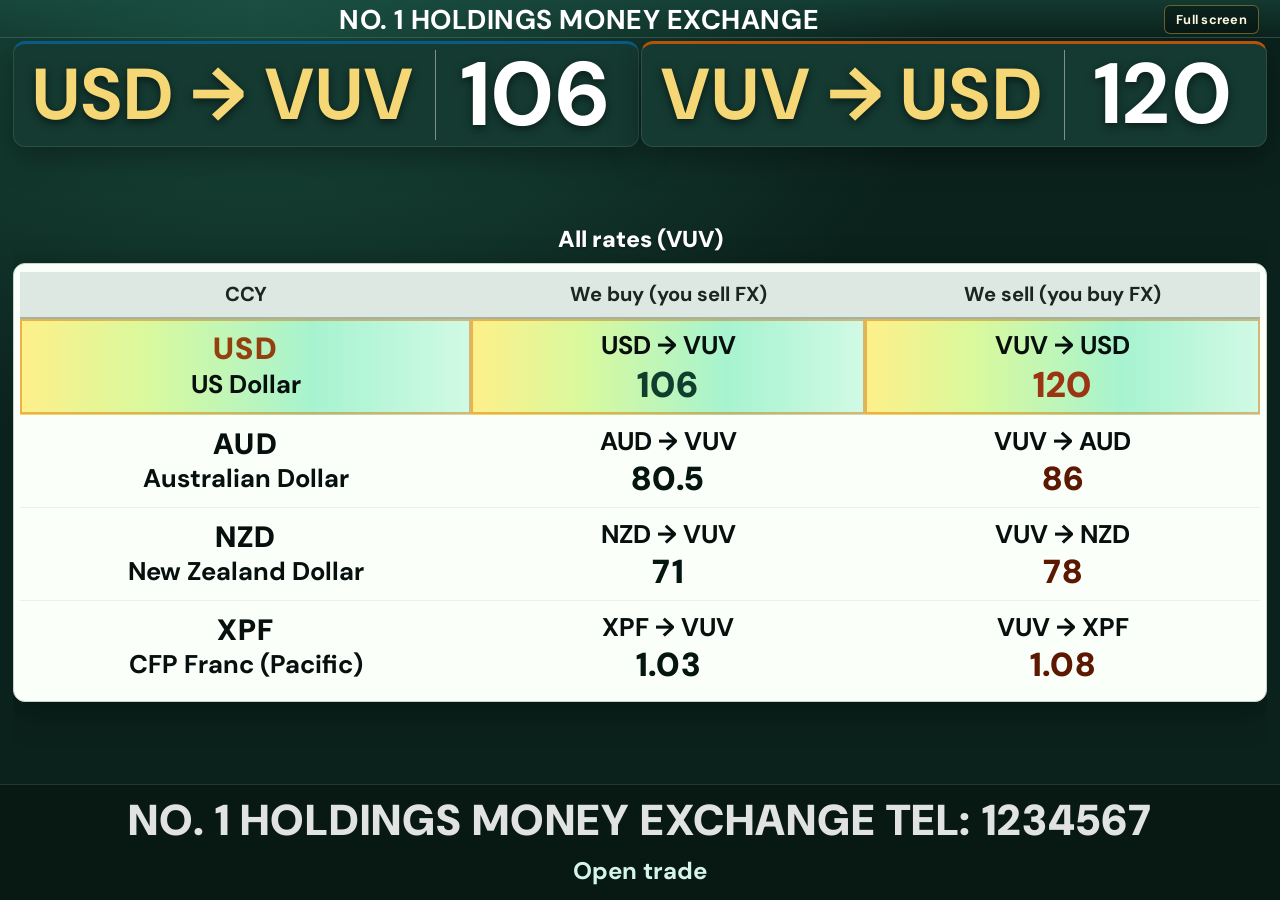
==== index.html @ a91f6186 "first" ====
<!DOCTYPE html>
<html lang="en" class="view-signage-root">
  <head>
    <meta charset="utf-8" />
    <meta name="viewport" content="width=device-width, initial-scale=1" />
    <title>NO. 1 HOLDINGS - Rate board</title>
    <link rel="preconnect" href="https://fonts.googleapis.com" />
    <link rel="preconnect" href="https://fonts.gstatic.com" crossorigin />
    <link
      href="https://fonts.googleapis.com/css2?family=DM+Sans:ital,opsz,wght@0,9..40,400;0,9..40,600;0,9..40,700;1,9..40,600&display=swap"
      rel="stylesheet"
    />
    <link rel="stylesheet" href="css/main.css" />
  </head>
  <body class="view-signage">
    <a class="skip" href="#board">Skip to rates</a>

    <header class="site-header" role="banner">
      <div class="header-bar">
        <div class="header-block" id="headerBlock">...</div>
        <div class="header-bar__tools">
          <button type="button" class="fs-btn" id="btnBoardFs" aria-pressed="false" lang="en">
            Full screen
          </button>
        </div>
      </div>
    </header>

    <main class="board" id="board">
      <section class="hero" id="heroSection" aria-label="Current pair rates">
        <div class="hero-panels">
          <div class="hero-card hero-card--buy">
            <div class="hero-card-inner" aria-label="Buy rate block">
              <div class="hero-focal">
                <div class="hero-text">
                  <div class="hero-pair" id="mainBuyLabel" aria-label="Pair buy"></div>
                </div>
                <div class="hero-nums" id="mainBuyNumWrap">
                  <p class="hero-figure hero-figure--single" id="mainBuyNum"></p>
                </div>
              </div>
            </div>
          </div>
          <div class="hero-card hero-card--sell">
            <div class="hero-card-inner" aria-label="Sell rate block">
              <div class="hero-focal">
                <div class="hero-text">
                  <div class="hero-pair" id="mainSellLabel" aria-label="Pair sell"></div>
                </div>
                <div class="hero-nums" id="mainSellNumWrap">
                  <p class="hero-figure hero-figure--single hero-figure--frac" id="mainSellNum"></p>
                </div>
              </div>
            </div>
          </div>
        </div>
      </section>

      <section class="list-wrap" aria-labelledby="listTitle">
        <h2 class="list-title" id="listTitle">...</h2>
        <div class="list-shell">
          <div class="list-view" id="listView">
            <div class="table-rail">
              <table class="rate-table">
                <thead>
                  <tr>
                    <th id="thPair">...</th>
                    <th id="thBuy">...</th>
                    <th id="thSell">...</th>
                  </tr>
                </thead>
                <tbody id="rateBody"></tbody>
              </table>
            </div>
          </div>
        </div>
      </section>
    </main>

    <footer class="site-footer" role="contentinfo">
      <div class="footer-text" id="footerText">...</div>
      <a class="footer-to-trade" id="linkToTrade" href="trade.html">Open trade</a>
    </footer>

    <script src="js/boot-data.js"></script>
    <script src="js/app.js" defer></script>
  </body>
</html>
---- css/main.css ----
/* Signage: ?????????????????/??????????? */
:root {
  --bg: #0b221c;
  --bg-elev: #143a31;
  --gold: #f0c84a;
  --text: #ffffff;
  --text-dim: #bfe4d8;
  --card: #fafffa;
  --card-ink: #07100e;
  --card-muted: #1e2f2a;
  --buy: #0a5a86;
  --line: #c4d4cd;
  --radius: 12px;
  --shadow: 0 10px 32px rgba(0, 0, 0, 0.36);
  --font: "DM Sans", system-ui, sans-serif;
  --row-pad: clamp(0.3rem, 0.6dvh, 0.55rem) clamp(0.4rem, 0.8dvw, 0.65rem);
}

*,
*::before,
*::after {
  box-sizing: border-box;
}

html {
  height: 100%;
  scroll-behavior: auto;
}

/* 200% root: rem-based text ~2x vs 16px default */
html.view-signage-root {
  font-size: 200%;
}

body.view-signage {
  margin: 0;
  font-family: var(--font);
  color: var(--text);
  background: radial-gradient(1400px 900px at 20% 0%, #1a4d3f 0%, var(--bg) 50%);
  min-height: 100vh;
  min-height: 100dvh;
  max-height: 100dvh;
  height: 100dvh;
  display: flex;
  flex-direction: column;
  overflow: hidden;
  font-size: clamp(0.75rem, 1.1dvw, 0.9rem);
}

.skip {
  position: absolute;
  left: -9999px;
}
.skip:focus {
  left: 0.5rem;
  top: 0.5rem;
  z-index: 10;
  padding: 0.35rem 0.6rem;
  background: var(--card);
  color: var(--card-ink);
}

/* --- Top: shop name + fullscreen (top right) --- */
.site-header {
  flex: 0 0 auto;
  display: flex;
  align-items: center;
  justify-content: center;
  padding: 0.12rem 0.5rem 0.06rem;
  border-bottom: 1px solid rgba(255, 255, 255, 0.1);
  background: linear-gradient(180deg, rgba(26, 80, 68, 0.5), transparent);
  color: var(--text);
  position: relative;
}

.header-bar {
  position: relative;
  width: 100%;
  max-width: 100%;
  display: flex;
  align-items: center;
  justify-content: center;
  padding: 0 0.1rem 0 0;
  min-height: 1.2em;
}

.header-bar__tools {
  position: absolute;
  right: 0.15rem;
  top: 50%;
  transform: translateY(-50%);
  z-index: 2;
}

.fs-btn {
  display: flex;
  flex-direction: row;
  flex-wrap: wrap;
  align-items: center;
  justify-content: center;
  gap: 0.1em 0.25em;
  max-width: min(14rem, 40vw);
  font: inherit;
  font-size: clamp(0.4rem, 0.5dvh, 0.48rem);
  font-weight: 700;
  line-height: 1.1;
  letter-spacing: 0.02em;
  padding: 0.2rem 0.35rem 0.18rem;
  border-radius: 6px;
  border: 1px solid rgba(240, 200, 74, 0.4);
  color: #fff8e0;
  background: rgba(0, 0, 0, 0.32);
  cursor: pointer;
  -webkit-tap-highlight-color: transparent;
}
.fs-btn:hover {
  background: rgba(0, 0, 0, 0.45);
  border-color: var(--gold);
}
.header-bar__tools .fs-btn:active {
  filter: brightness(0.95);
}
.fs-btn .ol-sep {
  opacity: 0.4;
  flex-shrink: 0;
}
.view-signage .fs-btn .ol-zh,
.view-signage .fs-btn .ol-en {
  font-size: clamp(0.4rem, 0.5dvh, 0.48rem) !important;
  line-height: 1.15;
}

.header-block {
  width: 100%;
  max-width: none;
  text-align: center;
  padding: 0 4.2rem 0 0.5rem;
  box-sizing: border-box;
}

/* Top bar: zh | en on one row */
.view-signage .header-block .one-line {
  display: flex;
  flex-direction: row;
  flex-wrap: wrap;
  align-items: baseline;
  justify-content: center;
  gap: 0.2em 0.4em;
  line-height: 1.1;
  max-width: 100%;
}
.view-signage .header-block .ol-zh,
.view-signage .header-block .ol-en {
  font-size: clamp(0.85rem, 2.4vmin, 1.85rem) !important;
  letter-spacing: 0.02em;
}
.view-signage .header-block .ol-sep {
  opacity: 0.45;
  flex-shrink: 0;
}

/* Top header: extra legibility (inherits from header-block rules above) */
.view-signage .site-header .ol-zh,
.view-signage .site-header .ol-en {
  font-size: clamp(0.85rem, 2.4vmin, 1.85rem) !important;
  line-height: 1.15;
}

/* Footer: brand + subtitle + TEL � large type for TV / signage distance */
.view-signage .site-footer .footer-text,
.view-signage .site-footer .footer-text .dual {
  color: var(--text);
}
.view-signage .site-footer .footer-text .d-zh,
.view-signage .site-footer .footer-text .d-en {
  font-size: clamp(1.15rem, 4.8vmin, 3.5rem) !important;
  font-weight: 900 !important;
  line-height: 1.12;
  letter-spacing: 0.025em;
}

/* Generic one-line (list title, table th) */
.one-line {
  display: flex;
  flex-direction: row;
  flex-wrap: wrap;
  align-items: baseline;
  justify-content: center;
  gap: 0.2em 0.35em;
  line-height: 1.2;
  max-width: 100%;
}
.view-signage .one-line .ol-zh,
.view-signage .one-line .ol-en {
  overflow-wrap: anywhere;
  word-break: break-word;
}
.view-signage .ol-sep {
  opacity: 0.4;
  flex-shrink: 0;
}

@media (prefers-reduced-motion: reduce) {
  body.view-signage {
    max-height: none;
    height: auto;
    min-height: 100dvh;
    overflow: auto;
  }
}

/* Bilingual */
.dual {
  display: flex;
  flex-direction: column;
  gap: 0.1rem;
}
.d-zh {
  font-weight: 600;
  line-height: 1.15;
}
.d-en {
  font-size: 0.86em;
  font-weight: 500;
  opacity: 0.88;
  line-height: 1.15;
}

/* Main: eats all space between top and footer */
.board {
  flex: 1 1 0;
  min-height: 0;
  width: 100%;
  max-width: none;
  margin: 0;
  padding: 0.08rem 0.4rem 0.15rem;
  display: flex;
  flex-direction: column;
  gap: clamp(0.04rem, 0.14dvh, 0.1rem);
  overflow: hidden;
}

/* Hero: tight vertical footprint so list has more room; font size unchanged */
.hero {
  flex: 0 0 auto;
  text-align: center;
}

.hero-panels {
  display: grid;
  grid-template-columns: 1fr 1fr;
  gap: clamp(0.06rem, 0.2dvw, 0.12rem);
}

@media (max-width: 700px) {
  .hero-panels {
    grid-template-columns: 1fr;
  }
  body.view-signage {
    max-height: none;
    height: auto;
    min-height: 100dvh;
    overflow: auto;
  }
}

.hero-card {
  background: var(--bg-elev);
  border: 1px solid rgba(255, 255, 255, 0.1);
  border-radius: var(--radius);
  padding: clamp(0.2rem, 0.5dvh, 0.32rem) clamp(0.3rem, 0.8dvw, 0.5rem);
  box-shadow: var(--shadow);
  display: flex;
  flex-direction: column;
  min-height: 0;
}

/* ????????????????????+ ??????? */
.hero-card-inner {
  flex: 1 1 auto;
  display: flex;
  flex-direction: column;
  justify-content: center;
  align-items: center;
  min-height: 0;
  width: 100%;
}
.hero-focal {
  max-width: 100%;
  width: 100%;
  box-sizing: border-box;
  display: grid;
  grid-template-columns: minmax(0, 1fr) auto;
  align-items: center;
  justify-content: stretch;
  gap: clamp(0.28rem, 0.9dvw, 0.65rem);
}
.hero-text {
  display: flex;
  flex-direction: column;
  align-items: center;
  justify-content: center;
  text-align: center;
  flex: 0 1 auto;
  min-width: 0;
  max-width: none;
  overflow: hidden;
}
@media (max-width: 480px) {
  .hero-focal {
    grid-template-columns: 1fr;
    justify-items: stretch;
  }
  .hero-text {
    max-width: 100%;
  }
  .view-signage .hero-nums {
    margin-top: 0.1rem;
    min-inline-size: 0;
  }
}
.hero-card--buy {
  border-top: 3px solid var(--buy);
}
.hero-card--sell {
  border-top: 3px solid #b45309;
}

/* ????????????????? */
.view-signage .hero-pair {
  margin: 0;
  text-align: center;
  width: 100%;
  min-width: 0;
}
.view-signage .hero-pair-stacked {
  display: flex;
  flex-direction: column;
  align-items: center;
  justify-content: center;
  gap: clamp(0.08rem, 0.25dvh, 0.16rem);
  width: 100%;
}
.view-signage .hero-pair-zh,
.view-signage .hero-pair-en {
  font-family: var(--font);
  color: var(--gold);
  font-weight: 800;
  line-height: 1.2;
  text-align: center;
  width: 100%;
  display: block;
  white-space: nowrap;
  overflow-wrap: normal;
  word-break: keep-all;
  margin: 0;
  text-shadow: 0 0.04em 0.12em rgba(0, 0, 0, 0.55);
}
.view-signage .hero-pair-zh {
  font-size: clamp(1.8rem, min(8dvh, 4.2rem), 2.8rem) !important;
  letter-spacing: 0.04em;
}
.view-signage .hero-pair-en {
  font-size: clamp(1.8rem, min(8dvh, 4.2rem), 2.8rem) !important;
  letter-spacing: 0.03em;
  opacity: 1;
  color: #f5d875;
}
.view-signage .hero-nums {
  display: flex;
  flex-direction: row;
  align-items: center;
  justify-content: center;
  flex: 0 0 auto;
  text-align: center;
  margin: 0;
  min-width: 0;
  min-inline-size: clamp(5.2rem, 15dvw, 8.5rem);
  padding-left: clamp(0.2rem, 0.5dvw, 0.45rem);
  border-left: 1px solid rgba(255, 255, 255, 0.45);
  align-self: stretch;
  justify-self: center;
}
.view-signage .hero-nums .hero-figure {
  margin: 0;
  font-size: clamp(2.1rem, min(10dvh, 5.2rem), 3.4rem) !important;
  font-weight: 700;
  line-height: 1;
  color: var(--text);
  font-variant-numeric: tabular-nums;
  letter-spacing: 0.02em;
  white-space: nowrap;
  max-width: 100%;
  text-shadow: 0 0.03em 0.1em rgba(0, 0, 0, 0.5);
}
.view-signage .hero-nums .hero-figure--single.hero-figure--frac {
  font-size: clamp(1.8rem, min(9.5dvh, 4.5rem), 2.8rem) !important;
  letter-spacing: 0.03em;
  line-height: 1.05;
}

/* List block: fills space below hero; ?????+?????????? */
.list-wrap {
  flex: 1 1 0;
  min-height: 0;
  display: flex;
  flex-direction: column;
  justify-content: center;
  align-items: stretch;
  overflow: auto;
  padding: 0.15rem 0;
}

/* List area title */
.view-signage .list-title {
  flex: 0 0 auto;
  margin: 0 0 0.3rem;
  font-size: clamp(0.72rem, 1.05dvh, 0.9rem);
  line-height: 1.2;
  font-weight: 800;
  color: var(--text);
  opacity: 1;
  text-align: center;
  text-shadow: 0 0.05em 0.1em rgba(0, 0, 0, 0.35);
}
.view-signage .list-title .one-line {
  justify-content: center;
}

.list-shell {
  flex: 0 1 auto;
  min-height: 0;
  max-width: 100%;
  display: flex;
  flex-direction: column;
  align-items: center;
  background: var(--card);
  color: var(--card-ink);
  border-radius: var(--radius);
  box-shadow: var(--shadow);
  border: 1px solid var(--line);
  overflow: hidden;
  padding: clamp(0.25rem, 0.6dvh, 0.5rem) clamp(0.2rem, 0.5dvw, 0.4rem);
}

.list-view {
  flex: 0 0 auto;
  min-height: 0;
  max-width: 100%;
  max-height: none;
  overflow-y: auto;
  overflow-x: auto;
  scrollbar-width: none;
  -ms-overflow-style: none;
  position: relative;
  -webkit-overflow-scrolling: touch;
  display: flex;
  flex-direction: column;
  align-items: center;
  justify-content: center;
  width: 100%;
}
.list-view::-webkit-scrollbar {
  display: none;
}
.list-view.list-view--static {
  flex: 1 1 auto;
  min-height: 0;
  max-height: none;
  overflow: visible;
}

.table-rail {
  width: 100%;
  max-width: min(100%, 40rem);
  margin-left: auto;
  margin-right: auto;
  box-sizing: border-box;
}

.rate-table {
  width: 100%;
  border-collapse: collapse;
  font-size: clamp(0.8rem, 1.2dvh, 1.05rem);
  font-weight: 800;
}

.rate-table thead th {
  text-align: center;
  padding: 0.35rem 0.5rem;
  background: #dce8e1;
  color: var(--card-ink);
  font-weight: 800;
  font-size: clamp(0.7rem, 0.95dvh, 0.85rem);
  position: sticky;
  top: 0;
  z-index: 2;
  border-bottom: 2px solid #9fb3a8;
  vertical-align: top;
  line-height: 1.15;
}

.rate-table thead th .one-line {
  justify-content: center;
  font-size: 1em;
  line-height: 1.15;
}
.rate-table thead th .ol-en {
  font-size: 0.9em;
  opacity: 0.9;
}

.rate-table tbody tr {
  scroll-margin-block: 0.25rem;
}

.rate-table td {
  padding: var(--row-pad);
  vertical-align: middle;
  text-align: center;
  border-bottom: 1px solid #e8f0ec;
}

.rate-table tr:last-child td {
  border-bottom: none;
}

.rate-table tr.is-highlight td {
  background: linear-gradient(
    90deg,
    #fef08a 0%,
    #d9f99d 28%,
    #a7f3d0 65%,
    #d1fae5 100%
  );
  box-shadow: inset 0 0 0 2px rgba(217, 119, 6, 0.5);
  border-bottom-color: rgba(217, 119, 6, 0.25);
}
.rate-table tr.is-highlight .cc {
  color: #92400e;
  text-shadow: 0 0 0.5px rgba(255, 255, 255, 0.6);
  font-size: 1.2em;
  letter-spacing: 0.05em;
}
.rate-table tr.is-highlight .num,
.rate-table tr.is-highlight .frac {
  color: #0f3d2e;
  font-size: 1.4em;
  font-weight: 900;
}
.rate-table tr.is-highlight .frac {
  color: #9a3412;
}
.rate-table tr.is-highlight .cell-stack .dual .d-zh,
.rate-table tr.is-highlight .cell-stack .dual .d-en,
.rate-table tr.is-highlight .pair-cell .d-zh,
.rate-table tr.is-highlight .pair-cell .d-en {
  color: #1e3a2a;
  font-weight: 700;
}

.pair-cell {
  display: flex;
  flex-direction: column;
  align-items: center;
  gap: 0.05rem;
  text-align: center;
  margin: 0 auto;
}
.cc {
  font-weight: 800;
  font-size: 1.15em;
  letter-spacing: 0.04em;
  line-height: 1.1;
}
.pair-cell .d-zh,
.pair-cell .d-en {
  font-size: 0.88em;
  line-height: 1.12;
  color: var(--card-muted);
  font-weight: 800;
}

.cell-stack {
  display: flex;
  flex-direction: column;
  align-items: center;
  justify-content: center;
  gap: 0.1rem;
  text-align: center;
  margin: 0 auto;
}
.cell-stack .dual .d-zh,
.cell-stack .dual .d-en {
  font-size: 0.88em;
  line-height: 1.12;
  color: var(--card-muted);
  font-weight: 800;
}
.rate-table .cell-stack .dual,
.rate-table .pair-cell .dual {
  align-items: center;
  text-align: center;
  width: 100%;
}
.num,
.frac {
  font-weight: 900;
  font-size: 1.3em;
  line-height: 1.1;
  font-variant-numeric: tabular-nums;
  color: #051510;
  letter-spacing: 0.02em;
}
.frac {
  color: #5c1800;
}

/* Footer: one tight strip */
.site-footer {
  flex: 0 0 auto;
  margin-top: 0;
  padding: 0.35rem 0.65rem 0.45rem;
  text-align: center;
  border-top: 1px solid rgba(255, 255, 255, 0.12);
  background: rgba(0, 0, 0, 0.28);
}

.view-signage .footer-text {
  margin: 0 auto;
  max-width: 100%;
  line-height: 1.15;
  color: var(--text);
}
.view-signage .footer-text .dual {
  flex-direction: row;
  flex-wrap: wrap;
  justify-content: center;
  gap: 0.2rem 0.4rem;
}
.view-signage .footer-text .d-zh,
.view-signage .footer-text .d-en {
  display: inline;
  font-size: 1em;
}
.view-signage .footer-text .d-en::before {
  content: " ";
}
.footer-to-trade {
  display: block;
  margin: 0.35rem auto 0;
  max-width: 100%;
  text-align: center;
  font-size: clamp(0.75rem, 2.6vmin, 1.35rem);
  line-height: 1.25;
  color: #d4f5e8;
  text-decoration: none;
  font-weight: 800;
}
.footer-to-trade:hover,
.footer-to-trade:focus-visible {
  color: #f0e8a8;
  text-decoration: underline;
}

/* Signage: default 700; ????????????/???? */
body.view-signage,
body.view-signage * {
  font-weight: 700 !important;
}
body.view-signage .list-wrap th,
body.view-signage .list-wrap td,
body.view-signage .list-wrap .dual,
body.view-signage .list-wrap .d-zh,
body.view-signage .list-wrap .d-en,
body.view-signage .list-wrap .pair-cell,
body.view-signage .list-wrap .cell-stack {
  font-weight: 800 !important;
}
body.view-signage .list-wrap .cc,
body.view-signage .list-wrap .num,
body.view-signage .list-wrap .frac,
body.view-signage .list-title,
body.view-signage .list-title * {
  font-weight: 900 !important;
}

@media (max-width: 540px) {
  .rate-table thead {
    display: none;
  }
  .rate-table tr {
    display: block;
    padding: 0.2rem 0;
  }
  .rate-table td {
    display: block;
    border: none;
    padding: 0.2rem 0.4rem;
  }
  .rate-table td::before {
    display: block;
    font-size: 0.55rem;
    color: var(--card-muted);
    font-weight: 700;
    margin-bottom: 0.05rem;
  }
  .rate-table td:nth-child(1)::before {
    content: "";
    display: none;
  }
  .rate-table td:nth-child(2)::before {
    content: attr(data-lbl-buy);
  }
  .rate-table td:nth-child(3)::before {
    content: attr(data-lbl-sell);
  }
}
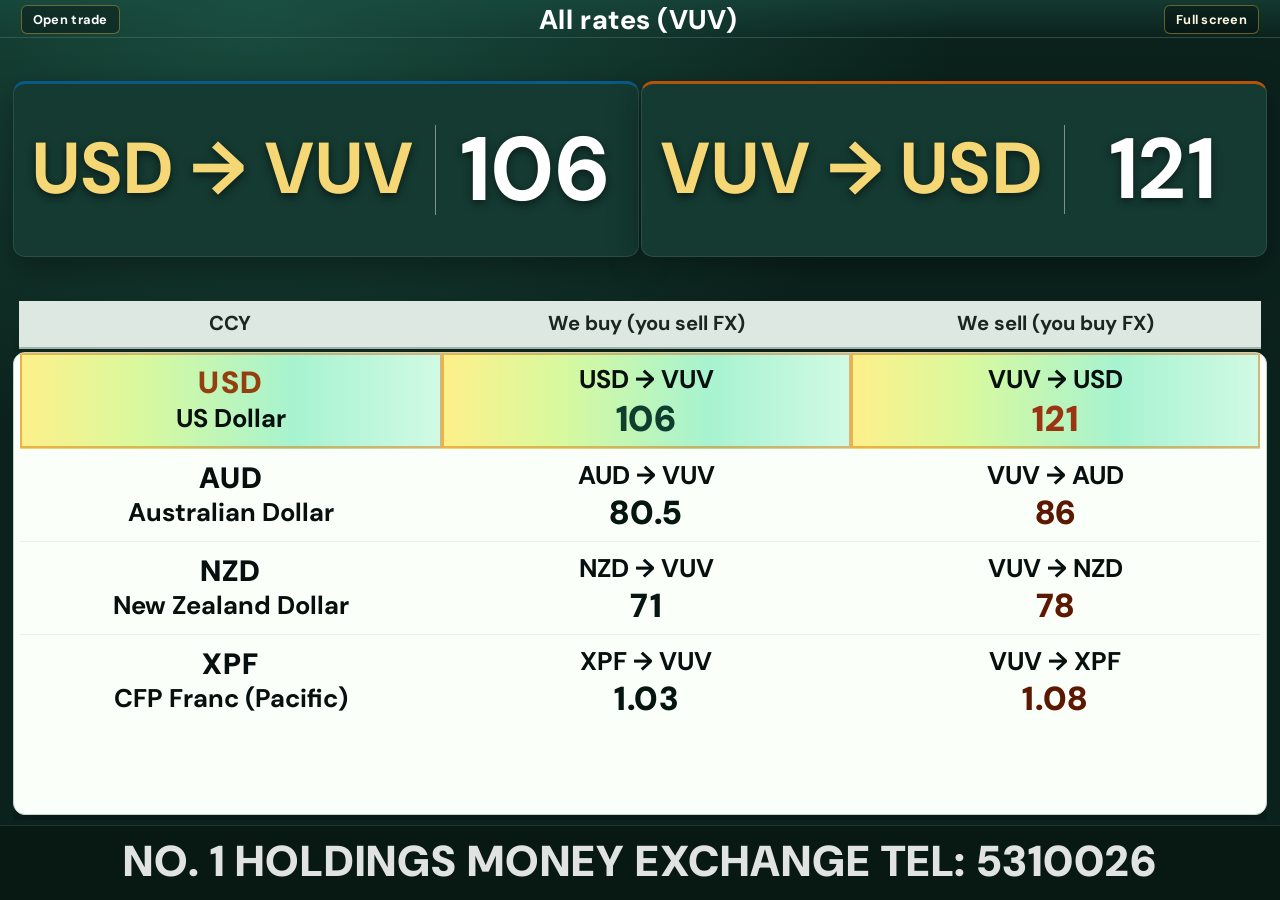
==== commit a869131b: "fix browser compatibility issue" ====
--- a/index.html
+++ b/index.html
@@ -17,7 +17,12 @@
 
     <header class="site-header" role="banner">
       <div class="header-bar">
-        <div class="header-block" id="headerBlock">...</div>
+        <div class="header-bar__tools header-bar__tools--left">
+          <a class="fs-btn" href="trade.html" id="linkToTrade">Open trade</a>
+        </div>
+        <div class="header-block" id="headerBlock">
+          <div id="listTitle" class="list-title--site"></div>
+        </div>
         <div class="header-bar__tools">
           <button type="button" class="fs-btn" id="btnBoardFs" aria-pressed="false" lang="en">
             Full screen
@@ -26,7 +31,7 @@
       </div>
     </header>
 
-    <main class="board" id="board">
+    <main class="board" id="board" aria-label="Current pair rates and full table">
       <section class="hero" id="heroSection" aria-label="Current pair rates">
         <div class="hero-panels">
           <div class="hero-card hero-card--buy">
@@ -57,18 +62,33 @@
       </section>
 
       <section class="list-wrap" aria-labelledby="listTitle">
-        <h2 class="list-title" id="listTitle">...</h2>
+        <div class="list-table-head" id="listTableHead">
+          <div class="table-rail table-rail--head">
+            <table class="rate-table rate-table--head" role="table">
+              <colgroup>
+                <col class="rt-col-pair" />
+                <col class="rt-col-buy" />
+                <col class="rt-col-sell" />
+              </colgroup>
+              <thead>
+                <tr>
+                  <th id="thPair">…</th>
+                  <th id="thBuy">…</th>
+                  <th id="thSell">…</th>
+                </tr>
+              </thead>
+            </table>
+          </div>
+        </div>
         <div class="list-shell">
           <div class="list-view" id="listView">
-            <div class="table-rail">
-              <table class="rate-table">
-                <thead>
-                  <tr>
-                    <th id="thPair">...</th>
-                    <th id="thBuy">...</th>
-                    <th id="thSell">...</th>
-                  </tr>
-                </thead>
+            <div class="table-rail table-rail--body">
+              <table class="rate-table rate-table--body" role="table" aria-label="All currency rows">
+                <colgroup>
+                  <col class="rt-col-pair" />
+                  <col class="rt-col-buy" />
+                  <col class="rt-col-sell" />
+                </colgroup>
                 <tbody id="rateBody"></tbody>
               </table>
             </div>
@@ -79,7 +99,6 @@
 
     <footer class="site-footer" role="contentinfo">
       <div class="footer-text" id="footerText">...</div>
-      <a class="footer-to-trade" id="linkToTrade" href="trade.html">Open trade</a>
     </footer>
 
     <script src="js/boot-data.js"></script>
--- a/css/main.css
+++ b/css/main.css
@@ -32,6 +32,7 @@
   font-size: 200%;
 }
 
+/* One-screen layout: the document does not scroll; only the currency tbody in .list-view scrolls. */
 body.view-signage {
   margin: 0;
   font-family: var(--font);
@@ -90,6 +91,11 @@
   top: 50%;
   transform: translateY(-50%);
   z-index: 2;
+}
+
+.header-bar__tools--left {
+  right: auto;
+  left: 0.15rem;
 }
 
 .fs-btn {
@@ -113,6 +119,13 @@
   cursor: pointer;
   -webkit-tap-highlight-color: transparent;
 }
+a.fs-btn {
+  text-decoration: none;
+  color: inherit;
+}
+a.fs-btn:visited {
+  color: #fff8e0;
+}
 .fs-btn:hover {
   background: rgba(0, 0, 0, 0.45);
   border-color: var(--gold);
@@ -134,7 +147,8 @@
   width: 100%;
   max-width: none;
   text-align: center;
-  padding: 0 4.2rem 0 0.5rem;
+  /* Symmetric side padding so the title stays visually centered (fs button is position:absolute on the right). */
+  padding: 0 4.2rem;
   box-sizing: border-box;
 }
 
@@ -166,7 +180,27 @@
   line-height: 1.15;
 }
 
-/* Footer: brand + subtitle + TEL � large type for TV / signage distance */
+/* Top bar: "All rates (VUV)" (replaces former brand line in the header) */
+.view-signage .list-title--site {
+  display: flex;
+  align-items: center;
+  justify-content: center;
+  width: 100%;
+  text-align: center;
+  margin: 0 auto;
+  box-sizing: border-box;
+}
+.view-signage .list-title--site .one-line {
+  justify-content: center;
+  line-height: 1.15;
+  width: 100%;
+}
+.view-signage .list-title--site .ol-en {
+  font-size: clamp(0.85rem, 2.4vmin, 1.75rem) !important;
+  font-weight: 800 !important;
+}
+
+/* Footer: brand + subtitle + TEL ? large type for TV / signage distance */
 .view-signage .site-footer .footer-text,
 .view-signage .site-footer .footer-text .dual {
   color: var(--text);
@@ -202,10 +236,9 @@
 
 @media (prefers-reduced-motion: reduce) {
   body.view-signage {
-    max-height: none;
-    height: auto;
-    min-height: 100dvh;
-    overflow: auto;
+    max-height: 100dvh;
+    height: 100dvh;
+    overflow: hidden;
   }
 }
 
@@ -226,7 +259,7 @@
   line-height: 1.15;
 }
 
-/* Main: eats all space between top and footer */
+/* Main fills space between top bar and footer; no page scroll. */
 .board {
   flex: 1 1 0;
   min-height: 0;
@@ -240,10 +273,15 @@
   overflow: hidden;
 }
 
-/* Hero: tight vertical footprint so list has more room; font size unchanged */
+/* Hero: tall pair cards; list-wrap remains flex:1 below */
 .hero {
   flex: 0 0 auto;
   text-align: center;
+  min-height: clamp(3.4rem, min(32dvh, 9rem), 8rem);
+  display: flex;
+  flex-direction: column;
+  justify-content: center;
+  padding: clamp(0.12rem, 0.85dvh, 0.32rem) 0;
 }
 
 .hero-panels {
@@ -256,23 +294,17 @@
   .hero-panels {
     grid-template-columns: 1fr;
   }
-  body.view-signage {
-    max-height: none;
-    height: auto;
-    min-height: 100dvh;
-    overflow: auto;
-  }
 }
 
 .hero-card {
   background: var(--bg-elev);
   border: 1px solid rgba(255, 255, 255, 0.1);
   border-radius: var(--radius);
-  padding: clamp(0.2rem, 0.5dvh, 0.32rem) clamp(0.3rem, 0.8dvw, 0.5rem);
+  padding: clamp(0.42rem, 1.15dvh, 0.72rem) clamp(0.3rem, 0.8dvw, 0.5rem);
   box-shadow: var(--shadow);
   display: flex;
   flex-direction: column;
-  min-height: 0;
+  min-height: clamp(2.4rem, min(24dvh, 6.5rem), 5.5rem);
 }
 
 /* ????????????????????+ ??????? */
@@ -399,55 +431,112 @@
   line-height: 1.05;
 }
 
-/* List block: fills space below hero; ?????+?????????? */
+/* List: CCY/We buy/We sell is OUTSIDE the white card; only the tbody list scrolls inside .list-view. */
 .list-wrap {
   flex: 1 1 0;
   min-height: 0;
   display: flex;
   flex-direction: column;
-  justify-content: center;
+  justify-content: flex-start;
   align-items: stretch;
-  overflow: auto;
-  padding: 0.15rem 0;
-}
-
-/* List area title */
-.view-signage .list-title {
+  overflow: hidden;
+  padding: 0.1rem 0 0.15rem;
+  gap: clamp(0.12rem, 0.35dvh, 0.2rem);
+}
+
+/* Column title strip: not inside list-shell, does not scroll with the currency list */
+.list-table-head {
   flex: 0 0 auto;
-  margin: 0 0 0.3rem;
-  font-size: clamp(0.72rem, 1.05dvh, 0.9rem);
-  line-height: 1.2;
-  font-weight: 800;
-  color: var(--text);
-  opacity: 1;
-  text-align: center;
-  text-shadow: 0 0.05em 0.1em rgba(0, 0, 0, 0.35);
-}
-.view-signage .list-title .one-line {
-  justify-content: center;
-}
-
+  width: 100%;
+  z-index: 1;
+}
+.list-table-head .table-rail--head {
+  padding: 0 clamp(0.2rem, 0.5dvw, 0.4rem);
+}
+
+/* White card: only wraps the data rows (scrolls internally) */
 .list-shell {
-  flex: 0 1 auto;
+  flex: 1 1 0;
   min-height: 0;
   max-width: 100%;
   display: flex;
   flex-direction: column;
-  align-items: center;
+  align-items: stretch;
   background: var(--card);
   color: var(--card-ink);
   border-radius: var(--radius);
   box-shadow: var(--shadow);
   border: 1px solid var(--line);
   overflow: hidden;
-  padding: clamp(0.25rem, 0.6dvh, 0.5rem) clamp(0.2rem, 0.5dvw, 0.4rem);
+  padding: 0;
+}
+.list-shell .list-view {
+  padding-left: 0;
+  padding-right: 0;
+  min-height: 0;
+}
+.list-view .table-rail--body {
+  padding: 0 clamp(0.2rem, 0.5dvw, 0.4rem) clamp(0.2rem, 0.5dvh, 0.35rem);
+}
+
+.table-rail--head,
+.table-rail--body {
+  width: 100%;
+  max-width: min(100%, 40rem);
+  margin-left: auto;
+  margin-right: auto;
+  box-sizing: border-box;
+}
+
+.rt-col-pair {
+  width: 34%;
+}
+.rt-col-buy {
+  width: 33%;
+}
+.rt-col-sell {
+  width: 33%;
+}
+
+.rate-table--head,
+.rate-table--body {
+  table-layout: fixed;
+  width: 100%;
+  border-collapse: collapse;
+  font-size: clamp(0.8rem, 1.2dvh, 1.05rem);
+  font-weight: 800;
+}
+
+.rate-table--head thead th {
+  text-align: center;
+  padding: 0.35rem 0.5rem;
+  background: #dce8e1;
+  color: var(--card-ink);
+  font-weight: 800;
+  font-size: clamp(0.7rem, 0.95dvh, 0.85rem);
+  /* Must win over the generic .rate-table thead th { position: sticky } rule below. */
+  position: static !important;
+  top: auto !important;
+  z-index: auto;
+  border-bottom: 2px solid #9fb3a8;
+  vertical-align: top;
+  line-height: 1.15;
+}
+
+.rate-table--head thead th .one-line {
+  justify-content: center;
+  font-size: 1em;
+  line-height: 1.15;
+}
+.rate-table--head thead th .ol-en {
+  font-size: 0.9em;
+  opacity: 0.9;
 }
 
 .list-view {
-  flex: 0 0 auto;
+  flex: 1 1 0;
   min-height: 0;
   max-width: 100%;
-  max-height: none;
   overflow-y: auto;
   overflow-x: auto;
   scrollbar-width: none;
@@ -456,8 +545,8 @@
   -webkit-overflow-scrolling: touch;
   display: flex;
   flex-direction: column;
-  align-items: center;
-  justify-content: center;
+  align-items: stretch;
+  justify-content: flex-start;
   width: 100%;
 }
 .list-view::-webkit-scrollbar {
@@ -520,6 +609,9 @@
   text-align: center;
   border-bottom: 1px solid #e8f0ec;
 }
+.rate-table tbody td {
+  min-height: 2.4em;
+}
 
 .rate-table tr:last-child td {
   border-bottom: none;
@@ -646,22 +738,6 @@
 .view-signage .footer-text .d-en::before {
   content: " ";
 }
-.footer-to-trade {
-  display: block;
-  margin: 0.35rem auto 0;
-  max-width: 100%;
-  text-align: center;
-  font-size: clamp(0.75rem, 2.6vmin, 1.35rem);
-  line-height: 1.25;
-  color: #d4f5e8;
-  text-decoration: none;
-  font-weight: 800;
-}
-.footer-to-trade:hover,
-.footer-to-trade:focus-visible {
-  color: #f0e8a8;
-  text-decoration: underline;
-}
 
 /* Signage: default 700; ????????????/???? */
 body.view-signage,
@@ -680,12 +756,15 @@
 body.view-signage .list-wrap .cc,
 body.view-signage .list-wrap .num,
 body.view-signage .list-wrap .frac,
-body.view-signage .list-title,
-body.view-signage .list-title * {
+body.view-signage .list-title--site,
+body.view-signage .list-title--site * {
   font-weight: 900 !important;
 }
 
 @media (max-width: 540px) {
+  .list-table-head {
+    display: none;
+  }
   .rate-table thead {
     display: none;
   }
